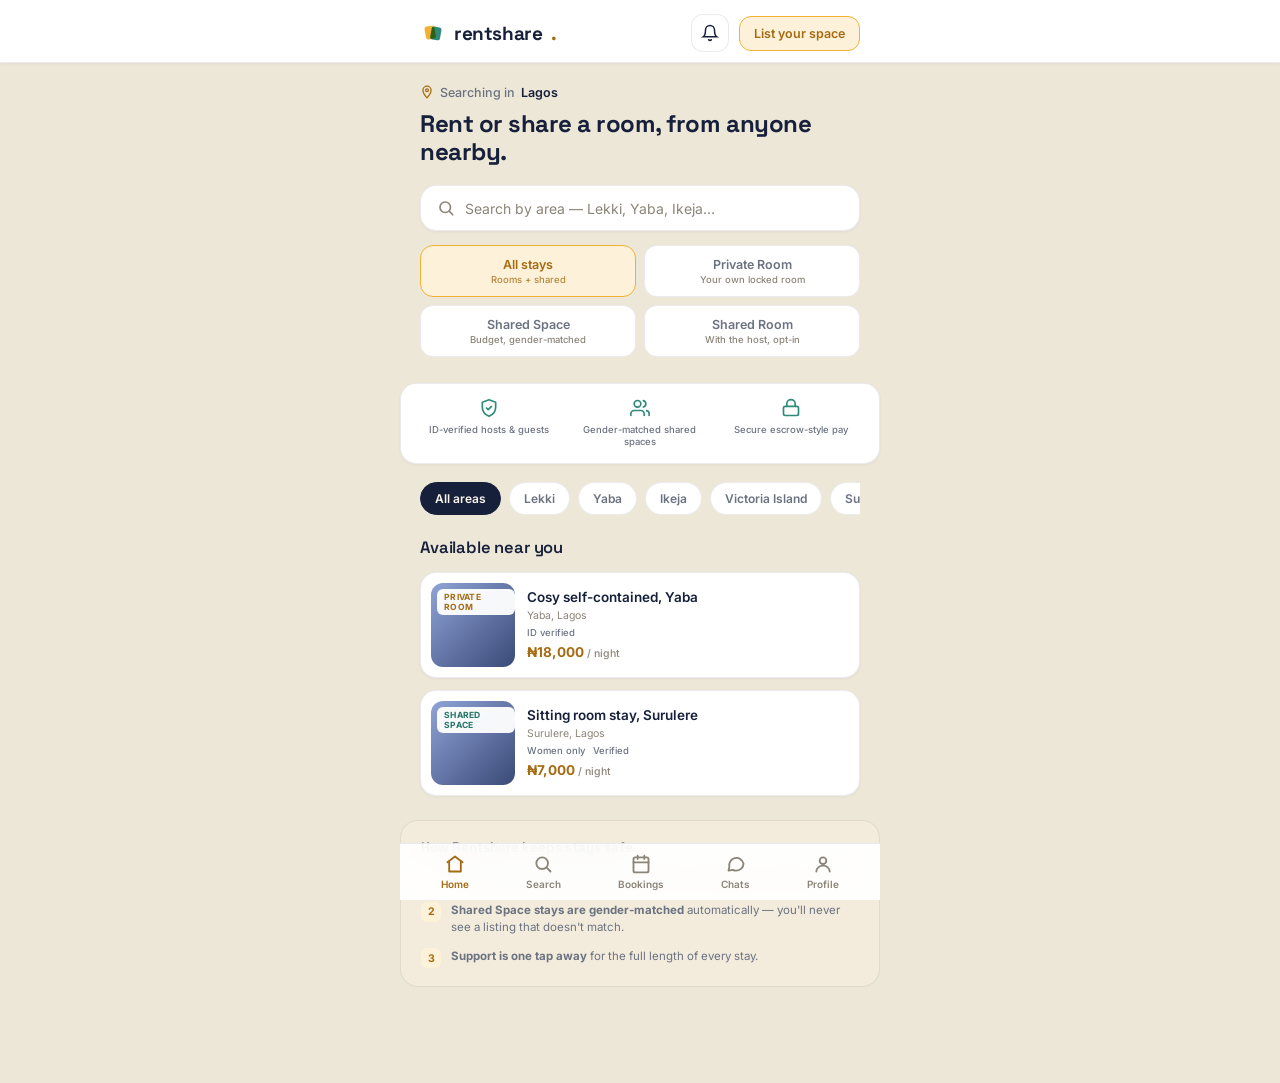
==== public/index.html @ e3873f7f "Rename index.html to public/index.html" ====
<!DOCTYPE html>
<html lang="en">
<head>
<meta charset="UTF-8">
<meta name="viewport" content="width=device-width, initial-scale=1.0">
<title>Rentshare — Rooms & Shortlets in Lagos</title>
<meta name="description" content="Rent or share a room, from anyone nearby. ID-verified hosts and guests, gender-matched Shared Space stays.">
<link rel="preconnect" href="https://fonts.googleapis.com">
<link href="https://fonts.googleapis.com/css2?family=Space+Grotesk:wght@500;600;700&family=Inter:wght@400;500;600;700&display=swap" rel="stylesheet">
<link rel="stylesheet" href="/styles.css">
</head>
<body>

<header class="topbar">
  <div class="container row-between">
    <a href="/" class="brand">
      <svg width="26" height="26" viewBox="-10 -10 120 120" aria-hidden="true">
        <rect style="mix-blend-mode:multiply" x="14" y="18" width="46" height="60" rx="12" fill="#F2B134" transform="rotate(-10 37 48)"/>
        <rect style="mix-blend-mode:multiply" x="40" y="22" width="46" height="60" rx="12" fill="#2F8A7A" transform="rotate(10 63 52)"/>
      </svg>
      rentshare<span class="dot">.</span>
    </a>
    <nav class="nav-actions">
      <button class="icon-btn" aria-label="Notifications">
        <svg width="18" height="18" viewBox="0 0 24 24" fill="none" stroke="currentColor" stroke-width="2" stroke-linecap="round"><path d="M18 8a6 6 0 0 0-12 0c0 7-3 9-3 9h18s-3-2-3-9"/><path d="M13.73 21a2 2 0 0 1-3.46 0"/></svg>
      </button>
      <a class="btn-outline" href="/list-your-space.html">List your space</a>
    </nav>
  </div>
</header>

<main>
  <section class="hero container">
    <p class="location-pill">
      <svg width="14" height="14" viewBox="0 0 24 24" fill="none" stroke="currentColor" stroke-width="2.2" stroke-linecap="round"><path d="M12 22s7-7.58 7-13a7 7 0 1 0-14 0c0 5.42 7 13 7 13z"/><circle cx="12" cy="9" r="2.4"/></svg>
      Searching in <b>Lagos</b>
    </p>
    <h1>Rent or share a room, from anyone nearby.</h1>

    <div class="search-bar">
      <svg width="18" height="18" viewBox="0 0 24 24" fill="none" stroke="currentColor" stroke-width="2.2" stroke-linecap="round"><circle cx="11" cy="11" r="7"/><path d="m21 21-4.3-4.3"/></svg>
      <input type="text" placeholder="Search by area — Lekki, Yaba, Ikeja…" aria-label="Search by area">
    </div>

    <div class="type-tabs" role="tablist" aria-label="Stay type">
      <button class="type-tab active" data-tier="">All stays<span class="sub">Rooms + shared</span></button>
      <button class="type-tab" data-tier="private_room">Private Room<span class="sub">Your own locked room</span></button>
      <button class="type-tab" data-tier="shared_space">Shared Space<span class="sub">Budget, gender-matched</span></button>
      <button class="type-tab" data-tier="shared_room_with_host">Shared Room<span class="sub">With the host, opt-in</span></button>
    </div>
  </section>

  <section class="trust-strip container">
    <div class="trust-item">
      <svg width="20" height="20" viewBox="0 0 24 24" fill="none" stroke="currentColor" stroke-width="2" stroke-linecap="round" stroke-linejoin="round"><path d="M12 2 4 5v6c0 5 3.4 9 8 11 4.6-2 8-6 8-11V5Z"/><path d="m9 12 2 2 4-4"/></svg>
      <span>ID-verified hosts &amp; guests</span>
    </div>
    <div class="trust-item">
      <svg width="20" height="20" viewBox="0 0 24 24" fill="none" stroke="currentColor" stroke-width="2" stroke-linecap="round" stroke-linejoin="round"><path d="M17 21v-2a4 4 0 0 0-4-4H5a4 4 0 0 0-4 4v2M9 11a4 4 0 1 0 0-8 4 4 0 0 0 0 8ZM23 21v-2a4 4 0 0 0-3-3.87M16 3.13a4 4 0 0 1 0 7.75"/></svg>
      <span>Gender-matched shared spaces</span>
    </div>
    <div class="trust-item">
      <svg width="20" height="20" viewBox="0 0 24 24" fill="none" stroke="currentColor" stroke-width="2" stroke-linecap="round" stroke-linejoin="round"><rect x="3" y="10" width="18" height="11" rx="2"/><path d="M7 10V7a5 5 0 0 1 10 0v3"/></svg>
      <span>Secure escrow-style pay</span>
    </div>
  </section>

  <section class="container">
    <div class="area-scroll" role="tablist" aria-label="Filter by area">
      <button class="area-chip active" data-area="">All areas</button>
      <button class="area-chip" data-area="Lekki">Lekki</button>
      <button class="area-chip" data-area="Yaba">Yaba</button>
      <button class="area-chip" data-area="Ikeja">Ikeja</button>
      <button class="area-chip" data-area="Victoria Island">Victoria Island</button>
      <button class="area-chip" data-area="Surulere">Surulere</button>
    </div>
  </section>

  <section class="container listings-section">
    <div class="section-head">
      <h2>Available near you</h2>
    </div>
    <div id="listings" class="listing-list" aria-live="polite">
      <p class="loading-note">Loading listings…</p>
    </div>
  </section>

  <section class="container steps-panel">
    <h3>How Rentshare keeps stays safe</h3>
    <div class="step-row">
      <div class="step-num">1</div>
      <p><b>Every host and guest is ID-verified</b> before a booking can be made.</p>
    </div>
    <div class="step-row">
      <div class="step-num">2</div>
      <p><b>Shared Space stays are gender-matched</b> automatically — you'll never see a listing that doesn't match.</p>
    </div>
    <div class="step-row">
      <div class="step-num">3</div>
      <p><b>Support is one tap away</b> for the full length of every stay.</p>
    </div>
  </section>
</main>

<footer class="tabbar">
  <a href="/" class="tab active">
    <svg width="20" height="20" viewBox="0 0 24 24" fill="none" stroke="currentColor" stroke-width="2.2" stroke-linecap="round" stroke-linejoin="round"><path d="m3 10 9-7 9 7"/><path d="M5 9.5V21h14V9.5"/></svg>
    Home
  </a>
  <a href="/search.html" class="tab">
    <svg width="20" height="20" viewBox="0 0 24 24" fill="none" stroke="currentColor" stroke-width="2.2" stroke-linecap="round" stroke-linejoin="round"><circle cx="11" cy="11" r="7"/><path d="m21 21-4.3-4.3"/></svg>
    Search
  </a>
  <a href="/bookings.html" class="tab">
    <svg width="20" height="20" viewBox="0 0 24 24" fill="none" stroke="currentColor" stroke-width="2.2" stroke-linecap="round" stroke-linejoin="round"><rect x="3" y="4" width="18" height="18" rx="2"/><path d="M3 10h18M8 2v4M16 2v4"/></svg>
    Bookings
  </a>
  <a href="/chats.html" class="tab">
    <svg width="20" height="20" viewBox="0 0 24 24" fill="none" stroke="currentColor" stroke-width="2.2" stroke-linecap="round" stroke-linejoin="round"><path d="M21 11.5a8.4 8.4 0 0 1-8.9 8.4 8.5 8.5 0 0 1-3.8-.9L3 20l1-4.5A8.4 8.4 0 1 1 21 11.5Z"/></svg>
    Chats
  </a>
  <a href="/profile.html" class="tab">
    <svg width="20" height="20" viewBox="0 0 24 24" fill="none" stroke="currentColor" stroke-width="2.2" stroke-linecap="round" stroke-linejoin="round"><circle cx="12" cy="8" r="4"/><path d="M4 21c0-4 3.6-7 8-7s8 3 8 7"/></svg>
    Profile
  </a>
</footer>

<script src="/app.js"></script>
</body>
</html>
---- styles.css ----
:root{
  --screen-bg:#FBF7EF;
  --surface:#FFFFFF;
  --surface-2:#F3ECDD;
  --ink:#17203A;
  --muted:#6B7280;
  --muted-2:#8B8478;
  --yellow:#F2B134;
  --yellow-text:#A66B12;
  --teal:#2F8A7A;
  --coral:#D14A24;
  --line:rgba(23,32,58,0.09);
  --max-width:480px;
}
*{ box-sizing:border-box; margin:0; padding:0; }
body{
  background:var(--screen-bg);
  color:var(--ink);
  font-family:'Inter',sans-serif;
  padding-bottom:76px; /* space for fixed tabbar */
}
.container{ max-width:var(--max-width); margin:0 auto; padding:0 20px; }
.row-between{ display:flex; align-items:center; justify-content:space-between; }
a{ text-decoration:none; color:inherit; }
button{ font-family:inherit; cursor:pointer; }

/* header */
.topbar{ padding:14px 0 10px; border-bottom:1px solid var(--line); background:var(--surface); }
.brand{ display:flex; align-items:center; gap:8px; font-family:'Space Grotesk',sans-serif; font-weight:700; font-size:19px; letter-spacing:-0.02em; }
.brand .dot{ color:var(--yellow-text); }
.nav-actions{ display:flex; align-items:center; gap:10px; }
.icon-btn{
  width:38px; height:38px; border-radius:12px; background:var(--surface);
  border:1px solid var(--line); display:flex; align-items:center; justify-content:center; color:var(--ink);
}
.btn-outline{
  font-size:12.5px; font-weight:600; padding:9px 14px; border-radius:12px;
  border:1.5px solid var(--yellow); color:var(--yellow-text); background:#FDF1D9;
}

/* hero */
.hero{ padding:20px 20px 4px; }
.location-pill{ display:inline-flex; align-items:center; gap:6px; color:var(--muted); font-size:12.5px; font-weight:500; margin-bottom:10px; }
.location-pill svg{ color:var(--yellow-text); }
.location-pill b{ color:var(--ink); font-weight:600; }
h1{ font-family:'Space Grotesk',sans-serif; font-size:24px; font-weight:700; letter-spacing:-0.02em; line-height:1.2; margin-bottom:18px; }

.search-bar{
  background:var(--surface); border:1px solid var(--line); border-radius:16px;
  padding:13px 16px; display:flex; align-items:center; gap:10px; box-shadow:0 1px 3px rgba(23,32,58,0.05);
  margin-bottom:14px;
}
.search-bar svg{ color:var(--muted-2); flex-shrink:0; }
.search-bar input{ border:none; outline:none; background:transparent; font-size:14px; width:100%; font-family:inherit; color:var(--ink); }
.search-bar input::placeholder{ color:var(--muted-2); }

.type-tabs{ display:flex; flex-wrap:wrap; gap:8px; margin-bottom:6px; }
.type-tab{
  flex:1 1 calc(50% - 4px); text-align:center; padding:11px 8px; border-radius:13px;
  background:var(--surface); border:1.5px solid var(--line); font-size:12.5px; font-weight:600; color:var(--muted);
}
.type-tab.active{ background:#FDF1D9; border-color:var(--yellow); color:var(--yellow-text); }
.type-tab .sub{ display:block; font-size:9.5px; font-weight:500; color:var(--muted-2); margin-top:2px; }
.type-tab.active .sub{ color:#B5883E; }

/* trust strip */
.trust-strip{
  margin-top:16px; background:var(--surface); border:1px solid var(--line); border-radius:16px;
  padding:14px 16px; display:flex; justify-content:space-between; gap:8px; box-shadow:0 1px 3px rgba(23,32,58,0.05);
}
.trust-item{ display:flex; flex-direction:column; align-items:center; gap:6px; flex:1; text-align:center; }
.trust-item svg{ color:var(--teal); }
.trust-item span{ font-size:9.5px; color:var(--muted); font-weight:500; line-height:1.3; }

/* area chips */
.area-scroll{ display:flex; gap:8px; overflow-x:auto; padding:18px 0 0; }
.area-chip{
  flex:0 0 auto; font-size:12px; font-weight:600; color:var(--muted); background:var(--surface);
  border:1px solid var(--line); border-radius:20px; padding:8px 14px; white-space:nowrap;
}
.area-chip.active{ background:var(--ink); color:var(--screen-bg); border-color:var(--ink); }

/* listings */
.listings-section{ padding-top:22px; }
.section-head{ margin-bottom:14px; }
.section-head h2{ font-family:'Space Grotesk',sans-serif; font-size:16.5px; font-weight:600; letter-spacing:-0.01em; }
.loading-note{ color:var(--muted-2); font-size:13px; padding:20px 0; }

.listing-list{ display:flex; flex-direction:column; gap:12px; }
.listing-card{
  display:flex; gap:12px; background:var(--surface); border:1px solid var(--line); border-radius:16px;
  padding:10px; box-shadow:0 1px 3px rgba(23,32,58,0.05);
}
.listing-thumb{ width:84px; height:84px; border-radius:12px; flex-shrink:0; position:relative; overflow:hidden; background:linear-gradient(135deg,#8FA3D6,#3A4A78); }
.type-tag{ position:absolute; top:6px; left:6px; font-size:8.5px; font-weight:700; text-transform:uppercase; letter-spacing:.03em; padding:3px 7px; border-radius:6px; background:rgba(255,255,255,0.95); color:var(--yellow-text); }
.type-tag.shared{ color:#207364; }
.listing-info{ flex:1; min-width:0; display:flex; flex-direction:column; justify-content:center; gap:4px; }
.listing-title{ font-size:13.5px; font-weight:600; }
.listing-meta{ font-size:10.5px; color:var(--muted-2); }
.badge-row{ display:flex; gap:8px; margin-top:1px; }
.mini-badge{ display:flex; align-items:center; gap:3px; font-size:9.5px; color:var(--muted); font-weight:500; }
.mini-badge svg{ color:var(--teal); }
.mini-badge.gender svg{ color:var(--coral); }
.listing-price{ font-size:13.5px; color:var(--yellow-text); font-weight:700; margin-top:2px; }
.listing-price span{ color:var(--muted-2); font-weight:500; font-size:10.5px; }

/* how it works */
.steps-panel{ margin-top:24px; background:var(--surface-2); border:1px solid var(--line); border-radius:18px; padding:18px 20px; margin-bottom:20px; }
.steps-panel h3{ font-family:'Space Grotesk',sans-serif; font-size:13.5px; font-weight:600; margin-bottom:14px; }
.step-row{ display:flex; gap:10px; align-items:flex-start; margin-bottom:12px; }
.step-row:last-child{ margin-bottom:0; }
.step-row p{ font-size:11.5px; color:var(--muted); line-height:1.5; }
.step-num{ width:20px; height:20px; border-radius:6px; background:#FDF1D9; color:var(--yellow-text); font-size:10.5px; font-weight:700; display:flex; align-items:center; justify-content:center; flex-shrink:0; }

/* bottom nav */
.tabbar{
  position:fixed; bottom:0; left:0; right:0; display:flex; justify-content:space-around; align-items:center;
  padding:10px 12px calc(10px + env(safe-area-inset-bottom,0)); background:rgba(255,255,255,0.92);
  backdrop-filter:blur(12px); border-top:1px solid var(--line); max-width:var(--max-width); margin:0 auto;
}
.tab{ display:flex; flex-direction:column; align-items:center; gap:4px; color:var(--muted-2); font-size:10px; font-weight:600; }
.tab.active{ color:var(--yellow-text); }

@media (min-width: 500px){
  body{ background: #EDE7D8; }
  .container, .topbar .container{ max-width: var(--max-width); }
  .topbar{ box-shadow:0 1px 3px rgba(23,32,58,0.05); }
}
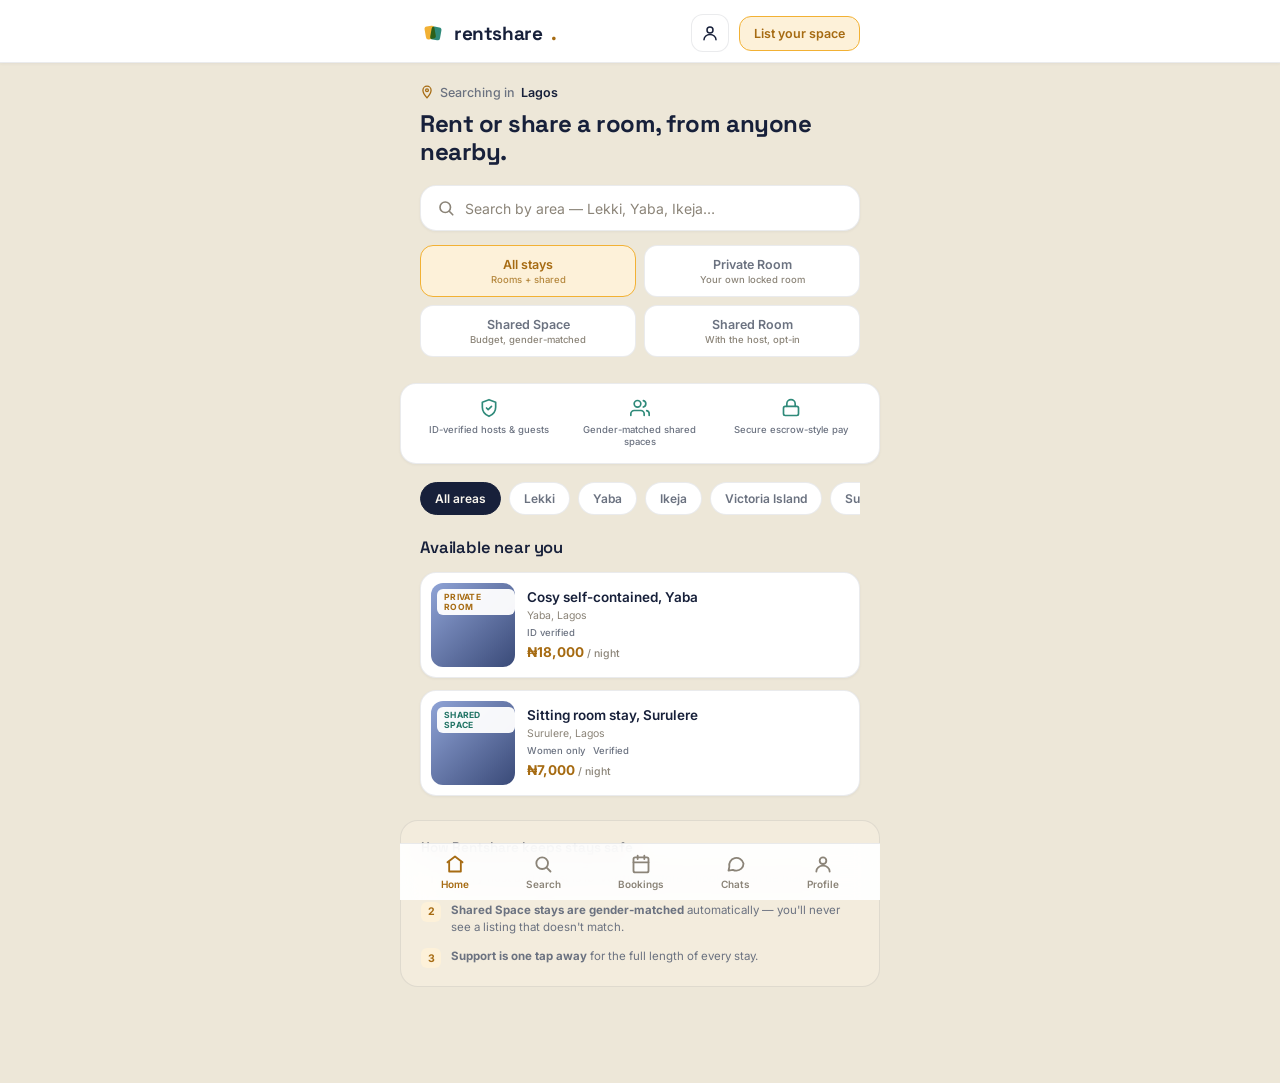
==== commit 00aaabb6: "Update index.html" ====
--- a/public/index.html
+++ b/public/index.html
@@ -21,9 +21,9 @@
       rentshare<span class="dot">.</span>
     </a>
     <nav class="nav-actions">
-      <button class="icon-btn" aria-label="Notifications">
-        <svg width="18" height="18" viewBox="0 0 24 24" fill="none" stroke="currentColor" stroke-width="2" stroke-linecap="round"><path d="M18 8a6 6 0 0 0-12 0c0 7-3 9-3 9h18s-3-2-3-9"/><path d="M13.73 21a2 2 0 0 1-3.46 0"/></svg>
-      </button>
+      <a href="/login.html" class="icon-btn" id="account-btn" aria-label="Account">
+        <svg width="18" height="18" viewBox="0 0 24 24" fill="none" stroke="currentColor" stroke-width="2" stroke-linecap="round" stroke-linejoin="round"><circle cx="12" cy="8" r="4"/><path d="M4 21c0-4 3.6-7 8-7s8 3 8 7"/></svg>
+      </a>
       <a class="btn-outline" href="/list-your-space.html">List your space</a>
     </nav>
   </div>
@@ -111,15 +111,15 @@
     <svg width="20" height="20" viewBox="0 0 24 24" fill="none" stroke="currentColor" stroke-width="2.2" stroke-linecap="round" stroke-linejoin="round"><circle cx="11" cy="11" r="7"/><path d="m21 21-4.3-4.3"/></svg>
     Search
   </a>
-  <a href="/bookings.html" class="tab">
+  <a href="/login.html" class="tab" id="bookings-tab">
     <svg width="20" height="20" viewBox="0 0 24 24" fill="none" stroke="currentColor" stroke-width="2.2" stroke-linecap="round" stroke-linejoin="round"><rect x="3" y="4" width="18" height="18" rx="2"/><path d="M3 10h18M8 2v4M16 2v4"/></svg>
     Bookings
   </a>
-  <a href="/chats.html" class="tab">
+  <a href="/login.html" class="tab" id="chats-tab">
     <svg width="20" height="20" viewBox="0 0 24 24" fill="none" stroke="currentColor" stroke-width="2.2" stroke-linecap="round" stroke-linejoin="round"><path d="M21 11.5a8.4 8.4 0 0 1-8.9 8.4 8.5 8.5 0 0 1-3.8-.9L3 20l1-4.5A8.4 8.4 0 1 1 21 11.5Z"/></svg>
     Chats
   </a>
-  <a href="/profile.html" class="tab">
+  <a href="/login.html" class="tab" id="profile-tab">
     <svg width="20" height="20" viewBox="0 0 24 24" fill="none" stroke="currentColor" stroke-width="2.2" stroke-linecap="round" stroke-linejoin="round"><circle cx="12" cy="8" r="4"/><path d="M4 21c0-4 3.6-7 8-7s8 3 8 7"/></svg>
     Profile
   </a>
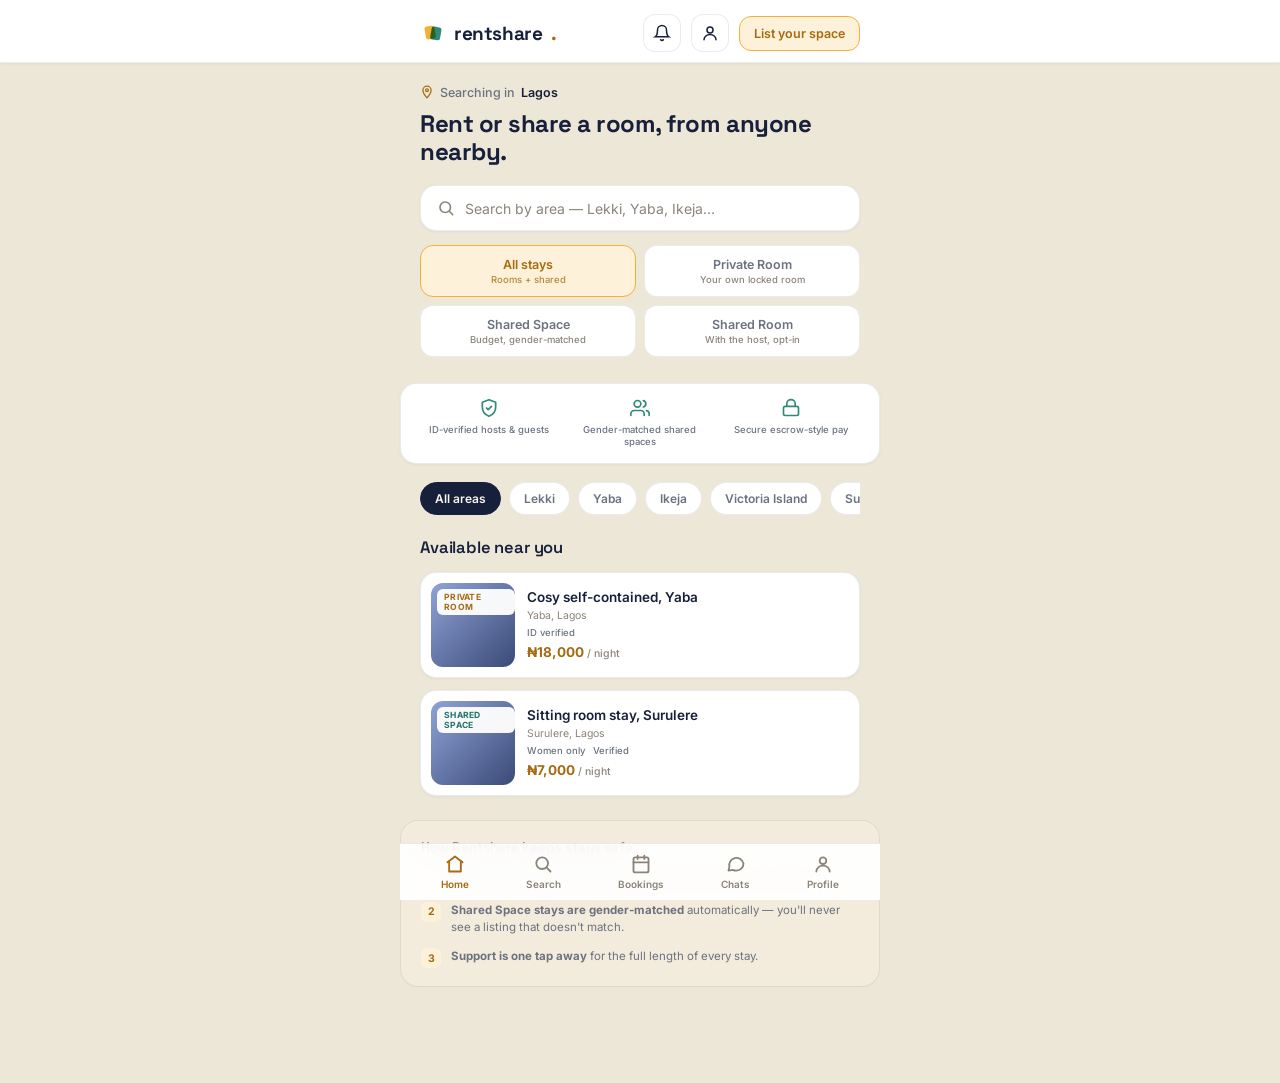
==== commit ea0bdee0: "Update index.html" ====
--- a/public/index.html
+++ b/public/index.html
@@ -21,6 +21,9 @@
       rentshare<span class="dot">.</span>
     </a>
     <nav class="nav-actions">
+      <a href="/login.html" class="icon-btn" id="notif-btn" aria-label="Notifications">
+        <svg width="18" height="18" viewBox="0 0 24 24" fill="none" stroke="currentColor" stroke-width="2" stroke-linecap="round"><path d="M18 8a6 6 0 0 0-12 0c0 7-3 9-3 9h18s-3-2-3-9"/><path d="M13.73 21a2 2 0 0 1-3.46 0"/></svg>
+      </a>
       <a href="/login.html" class="icon-btn" id="account-btn" aria-label="Account">
         <svg width="18" height="18" viewBox="0 0 24 24" fill="none" stroke="currentColor" stroke-width="2" stroke-linecap="round" stroke-linejoin="round"><circle cx="12" cy="8" r="4"/><path d="M4 21c0-4 3.6-7 8-7s8 3 8 7"/></svg>
       </a>
